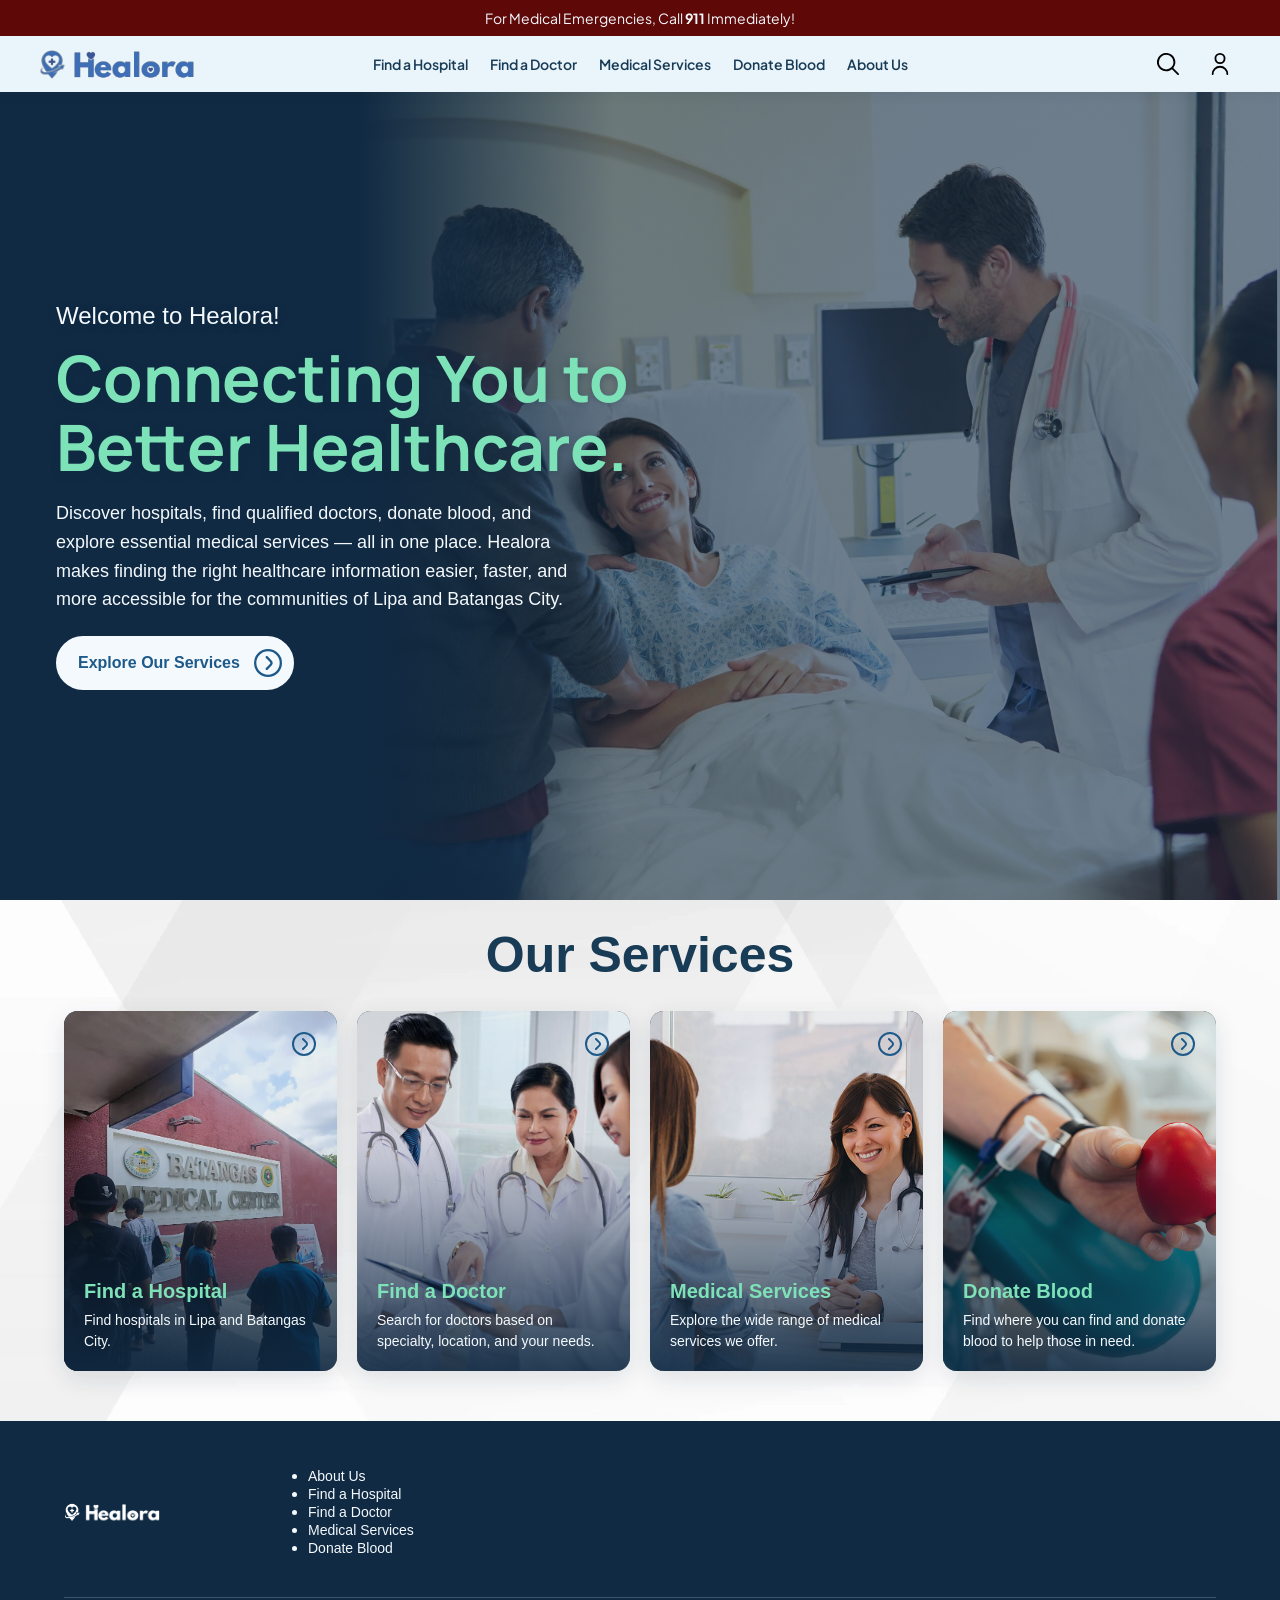
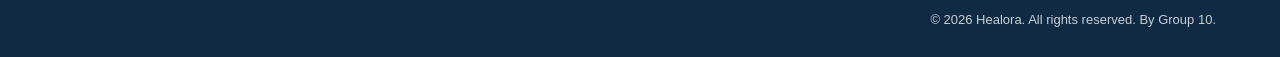
==== index.html @ f77fe0ad "Update navigation links to point to index.html instead of home.html" ====
<!DOCTYPE html>
<html lang="en">

<head>
  <meta charset="UTF-8">
  <meta name="viewport" content="width=device-width, initial-scale=1.0">
  <title>Home - Healora</title>
  <link rel="icon" type="image/svg+xml" href="Icons/ICON.svg">
  <link href="https://fonts.googleapis.com/css2?family=Manrope:wght@400;500;600;700;800&family=Plus+Jakarta+Sans:wght@400;500;600;700&display=swap" rel="stylesheet">
  <link rel="stylesheet" href="home.css">
</head>

<body class="home-page">

  <header>
    <div class="container">
      <p>For Medical Emergencies, Call <strong>911</strong> Immediately!</p>
    </div>
    <div class="header-main">
      <a class="logo" href="index.html">
        <img src="Icons/LOGO 2.svg" alt="Healora Logo">
      </a>

      <div class="header-nav">
        <ul>
          <li><a href="hospitals.html">Find a Hospital</a></li>
          <li><a href="doctors.html">Find a Doctor</a></li>
          <li><a href="services.html">Medical Services</a></li>
          <li><a href="blood.html">Donate Blood</a></li>
          <li><a href="about.html">About Us</a></li>
        </ul>
      </div>

      <div class="header-actions">
        <a href="doctors.html#doctor-list" class="icon-button" aria-label="Search">
          <img src="Icons/search.svg" alt="" aria-hidden="true">
        </a>
        <a href="index.html" class="icon-button profile-button" aria-label="User profile">
          <img src="Icons/user.svg" alt="" aria-hidden="true">
        </a>
      </div>
    </div>
  </header>

  <main>
    <section class="hero">
      <div class="hero-bg">
        <img src="Home pics/Main.svg" alt="Healthcare professionals providing patient care">
      </div>

      <div class="hero-heading">
        <p class="welcome-heading">Welcome to Healora!</p>
        <h1>Connecting You to Better Healthcare.</h1>
        <p>Discover hospitals, find qualified doctors, donate blood, and explore essential medical services — all in one place. Healora makes finding the right healthcare information easier, faster, and more accessible for the communities of Lipa and Batangas City.</p>
      </div>

      <a class="hero-button" href="#explore-services">
        <span>Explore Our Services</span>
        <img src="Icons/arrow.svg" alt="">
      </a>
    </section>

    <section class="services-section" id="explore-services">
      <h2>Our Services</h2>
      <div class="service-grid">
        <a class="service-card" href="hospitals.html">
          <h3>Find a Hospital</h3>
          <div class="service-image">
            <img src="Hospitals/BATMC.webp" alt="Hospital" width="400">
          </div>
          <p>Find hospitals in Lipa and Batangas City.</p>
          <span class="card-arrow" aria-hidden="true">
            <img src="Icons/arrow.svg" alt="">
          </span>
        </a>

        <a class="service-card" href="doctors.html">
          <h3>Find a Doctor</h3>
          <div class="service-image">
            <img src="Home pics/dok.jpg" alt="Doctor" width="400">
          </div>
          <p>Search for doctors based on specialty, location, and your needs.</p>
          <span class="card-arrow" aria-hidden="true">
            <img src="Icons/arrow.svg" alt="">
          </span>
        </a>

        <a class="service-card" href="services.html">
          <h3>Medical Services</h3>
          <div class="service-image">
            <img src="Home pics/appointment.jpg" alt="Medical Services" width="400">
          </div>
          <p>Explore the wide range of medical services we offer.</p>
          <span class="card-arrow" aria-hidden="true">
            <img src="Icons/arrow.svg" alt="">
          </span>
        </a>

        <a class="service-card" href="blood.html">
          <h3>Donate Blood</h3>
          <div class="service-image">
            <img src="Home pics/dugo.jpg" alt="Blood donation" width="400">
          </div>
          <p>Find where you can find and donate blood to help those in need.</p>
          <span class="card-arrow" aria-hidden="true">
            <img src="Icons/arrow.svg" alt="">
          </span>
        </a>
      </div>
    </section>
  </main>

  <footer>
    <div class="footer-content">
      <div class="footer-logo">
        <a href="index.html">
          <img src="Icons/LOGO 2.svg" alt="Healora Logo">
        </a>
      </div>
      <div class="footer-nav">
        <ul>
          <li><a href="about.html">About Us</a></li>
          <li><a href="hospitals.html">Find a Hospital</a></li>
          <li><a href="doctors.html">Find a Doctor</a></li>
          <li><a href="services.html">Medical Services</a></li>
          <li><a href="blood.html">Donate Blood</a></li>
        </ul>
      </div>
      <p class="footer-copy">&copy; 2026 Healora. All rights reserved. By Group 10.</p>
    </div>
  </footer>

</body>

</html>
---- home.css ----
* {
  box-sizing: border-box;
}

:root {
  --navy: #102a43;
  --darkblue: #183b56;
  --deepblue: #1d5a8a;
  --skyblue: #4da3e7;
  --paleblue: #eaf4fb;
  --iceblue: #f4f9fd;
  --red: #5e0808;
  --green: #7ee2b8;
  --header-height: 92px;
}

html {
  scroll-behavior: smooth;
}

.home-page {
  margin: 0;
  color: var(--navy);
  font-family: Helvetica, Arial, sans-serif;
  background: var(--iceblue);
}

.home-page header {
  position: sticky;
  top: 0;
  z-index: 10;
  background: var(--paleblue);
  box-shadow: 0 2px 12px color-mix(in srgb, var(--navy) 8%, transparent);
}

.home-page header .container {
  max-height: 40px;
  overflow: hidden;
}

.home-page header .container p {
  margin: 0;
  padding: 8px 24px;
  color: var(--iceblue);
  background-color: var(--red);
  font-size: 14px;
  font-family: "Plus Jakarta Sans", Helvetica, Arial, sans-serif;
  line-height: 20px;
  text-align: center;
}

.home-page .header-main {
  max-width: 1250px;
  height: 56px;
  margin: 0 auto;
  padding: 0 24px;
  display: grid;
  grid-template-columns: minmax(0, 1fr) auto minmax(0, 1fr);
  align-items: center;
  gap: 40px;
}

.home-page .logo {
  display: inline-flex;
  align-items: center;
  justify-self: start;
}

.home-page .logo img {
  height: 44px;
  display: block;
  transform: scale(2);
  transform-origin: left center;
}

.home-page .header-nav {
  justify-self: center;
}

.home-page .header-nav ul {
  margin: 0;
  padding: 0;
  display: flex;
  justify-content: center;
  gap: 22px;
  list-style: none;
}

.home-page .header-nav a {
  color: var(--darkblue);
  font-family: "Plus Jakarta Sans", Helvetica, Arial, sans-serif;
  font-size: 14px;
  font-weight: 600;
  line-height: 1.5;
  display: inline-block;
}

.home-page .header-actions {
  display: flex;
  align-items: center;
  justify-self: end;
  gap: 10px;
}

.home-page .icon-button {
  width: 42px;
  height: 42px;
  padding: 10px;
  display: inline-flex;
  align-items: center;
  justify-content: center;
  border-radius: 50%;
}

.home-page .icon-button:focus-visible {
  outline: 2px solid var(--blue);
  outline-offset: 2px;
}

.home-page .icon-button img {
  width: 22px;
  height: 22px;
  object-fit: contain;
  display: block;
  filter: brightness(0);
}

.home-page a {
  text-decoration: none;
}

.home-page .hero {
  position: relative;
  min-height: calc(100vh - var(--header-height));
  padding: 0 clamp(24px, 5vw, 56px);
  overflow: hidden;
  display: flex;
  flex-direction: column;
  justify-content: center;
  align-items: flex-start;
  background: var(--paleblue);
}

.home-page .hero::before {
  content: "";
  position: absolute;
  inset: 0;
  z-index: 1;
  background: linear-gradient(
    90deg,
    var(--navy) 0%,
    var(--navy) 28%,
    color-mix(in srgb, var(--navy) 80%, transparent) 38%,
    color-mix(in srgb, var(--navy) 60%, transparent) 48%
  );
  pointer-events: none;
}

.home-page .hero-bg {
  position: absolute;
  inset: 0;
  z-index: 0;
  pointer-events: none;
}

.home-page .hero-bg img {
  width: 100%;
  height: 100%;
  object-fit: cover;
  display: block;
}

.home-page .hero-heading {
  position: relative;
  z-index: 2;
  width: min(760px, 100%);
}

.home-page .hero-heading .welcome-heading {
  margin: 0 0 12px;
  font-size: clamp(1.25rem, 2.2vw, 1.5rem);
  line-height: 1.2;
  color: var(--iceblue);
  text-shadow: 0 2px 8px color-mix(in srgb, var(--navy) 35%, transparent);
}

.home-page .hero-heading h1 {
  max-width: 700px;
  margin-top: 0;
  margin-bottom: 18px;
  font-family: "Manrope", sans-serif;
  font-size: clamp(2.5rem, 5vw, 4rem);
  line-height: 1.08;
  color: var(--green);
  text-shadow: 0 2px 8px color-mix(in srgb, var(--navy) 35%, transparent);
}

.home-page .hero-heading p {
  max-width: 520px;
  margin: 0 0 12px;
  color: var(--iceblue);
  font-size: clamp(1rem, 1.5vw, 1.125rem);
  line-height: 1.6;
}

.home-page .services-section {
  padding: 28px clamp(20px, 5vw, 64px) 50px;
  background: var(--iceblue) url("Home pics/white bg.png") center / cover no-repeat;
  scroll-margin-top: calc(var(--header-height) + 24px);
}

.home-page .services-section > h2 {
  margin: 0 0 28px;
  color: var(--darkblue);
  font-size: 50px;
  text-align: center;
  line-height: 1.1;
}

.home-page .service-grid {
  width: min(1200px, 100%);
  margin: 0 auto;
  display: grid;
  grid-template-columns: repeat(4, minmax(0, 1fr));
  gap: 20px;
}

.home-page .service-card {
  position: relative;
  min-width: 0;
  height: 360px;
  overflow: hidden;
  display: flex;
  flex-direction: column;
  justify-content: flex-end;
  align-items: flex-start;
  gap: 0.4rem;
  padding: 20px;
  border-radius: 14px;
  isolation: isolate;
  background: var(--navy);
  box-shadow: 0 8px 24px color-mix(in srgb, var(--navy) 12%, transparent);
}

.home-page .service-card:focus-visible {
  outline: 3px solid var(--skyblue);
  outline-offset: 3px;
}

.home-page .service-image {
  position: absolute;
  z-index: 0;
  inset: 0;
}

.home-page .service-image::after {
  position: absolute;
  inset: 0;
  background: linear-gradient(
    180deg,
    color-mix(in srgb, var(--navy) 8%, transparent) 35%,
    color-mix(in srgb, var(--navy) 90%, transparent) 100%
  );
  content: "";
  pointer-events: none;
}

.home-page .service-image img {
  width: 100%;
  height: 100%;
  object-fit: cover;
  display: block;
}

.home-page .service-card h3,
.home-page .service-card > p {
  position: relative;
  z-index: 1;
  margin: 0;
  color: var(--iceblue);
}

.home-page .service-card h3 {
  color: var(--green);
  font-size: 20px;
  line-height: 1.25;
}

.home-page .service-card > p {
  font-size: 14px;
  line-height: 1.45;
}

.home-page .card-arrow {
  position: absolute;
  z-index: 2;
  top: 14px;
  right: 14px;
  width: 38px;
  height: 38px;
  display: grid;
  place-items: center;
}

.home-page .card-arrow img {
  width: 24px;
  height: 24px;
  display: block;
}

.home-page footer {
  width: 100%;
  margin: 0;
  padding: 0;
  background: var(--navy);
}

.home-page .footer-content {
  width: 100%;
  min-height: 170px;
  margin: 0;
  padding: 30px clamp(24px, 5vw, 72px);
  display: grid;
  grid-template-columns: 180px 1fr;
  align-items: center;
  gap: 24px;
  color: var(--iceblue);
}

.home-page .footer-logo a {
  width: fit-content;
  display: block;
}

.home-page .footer-logo {
  position: relative;
  width: fit-content;
}

.home-page .footer-logo img {
  height: 54px;
  width: auto;
  display: block;
  filter: brightness(0) invert(1);
}

.home-page .footer-nav ul {
  justify-content: flex-end;
  flex-wrap: wrap;
  gap: 10px 24px;
}

.home-page .footer-nav a {
  color: var(--iceblue);
  font-size: 14px;
  font-weight: 500;
}

.home-page .footer-nav a:hover,
.home-page .footer-nav a:focus-visible {
  color: var(--green);
}

.home-page .footer-copy {
  grid-column: 1 / -1;
  margin: 0;
  padding-top: 14px;
  border-top: 1px solid color-mix(in srgb, var(--iceblue) 20%, transparent);
  color: color-mix(in srgb, var(--iceblue) 80%, transparent);
  font-size: 13px;
  text-align: right;
}

.home-page .hero-button {
  position: relative;
  z-index: 2;
  overflow: hidden;
  min-height: 54px;
  margin: 10px 0 0;
  padding: 8px 10px 8px 20px;
  display: inline-flex;
  align-items: center;
  gap: 14px;
  border: 2px solid var(--iceblue);
  border-radius: 30px;
  color: var(--deepblue);
  background: var(--iceblue);
  font-size: 16px;
  font-weight: 700;
}

.home-page .hero-button span,
.home-page .hero-button img {
  position: relative;
  z-index: 1;
}

.home-page .hero-button img {
  width: 28px;
  height: 28px;
}

.home-page .hero-button::before {
  position: absolute;
  z-index: 0;
  top: 0;
  right: -50px;
  bottom: 0;
  left: 0;
  border-right: 50px solid transparent;
  border-bottom: 58px solid var(--green);
  content: "";
  transform: translateX(-100%);
}

.home-page .hero-button:hover::before {
  transform: translateX(0);
}

.home-page img {
  max-width: 100%;
}
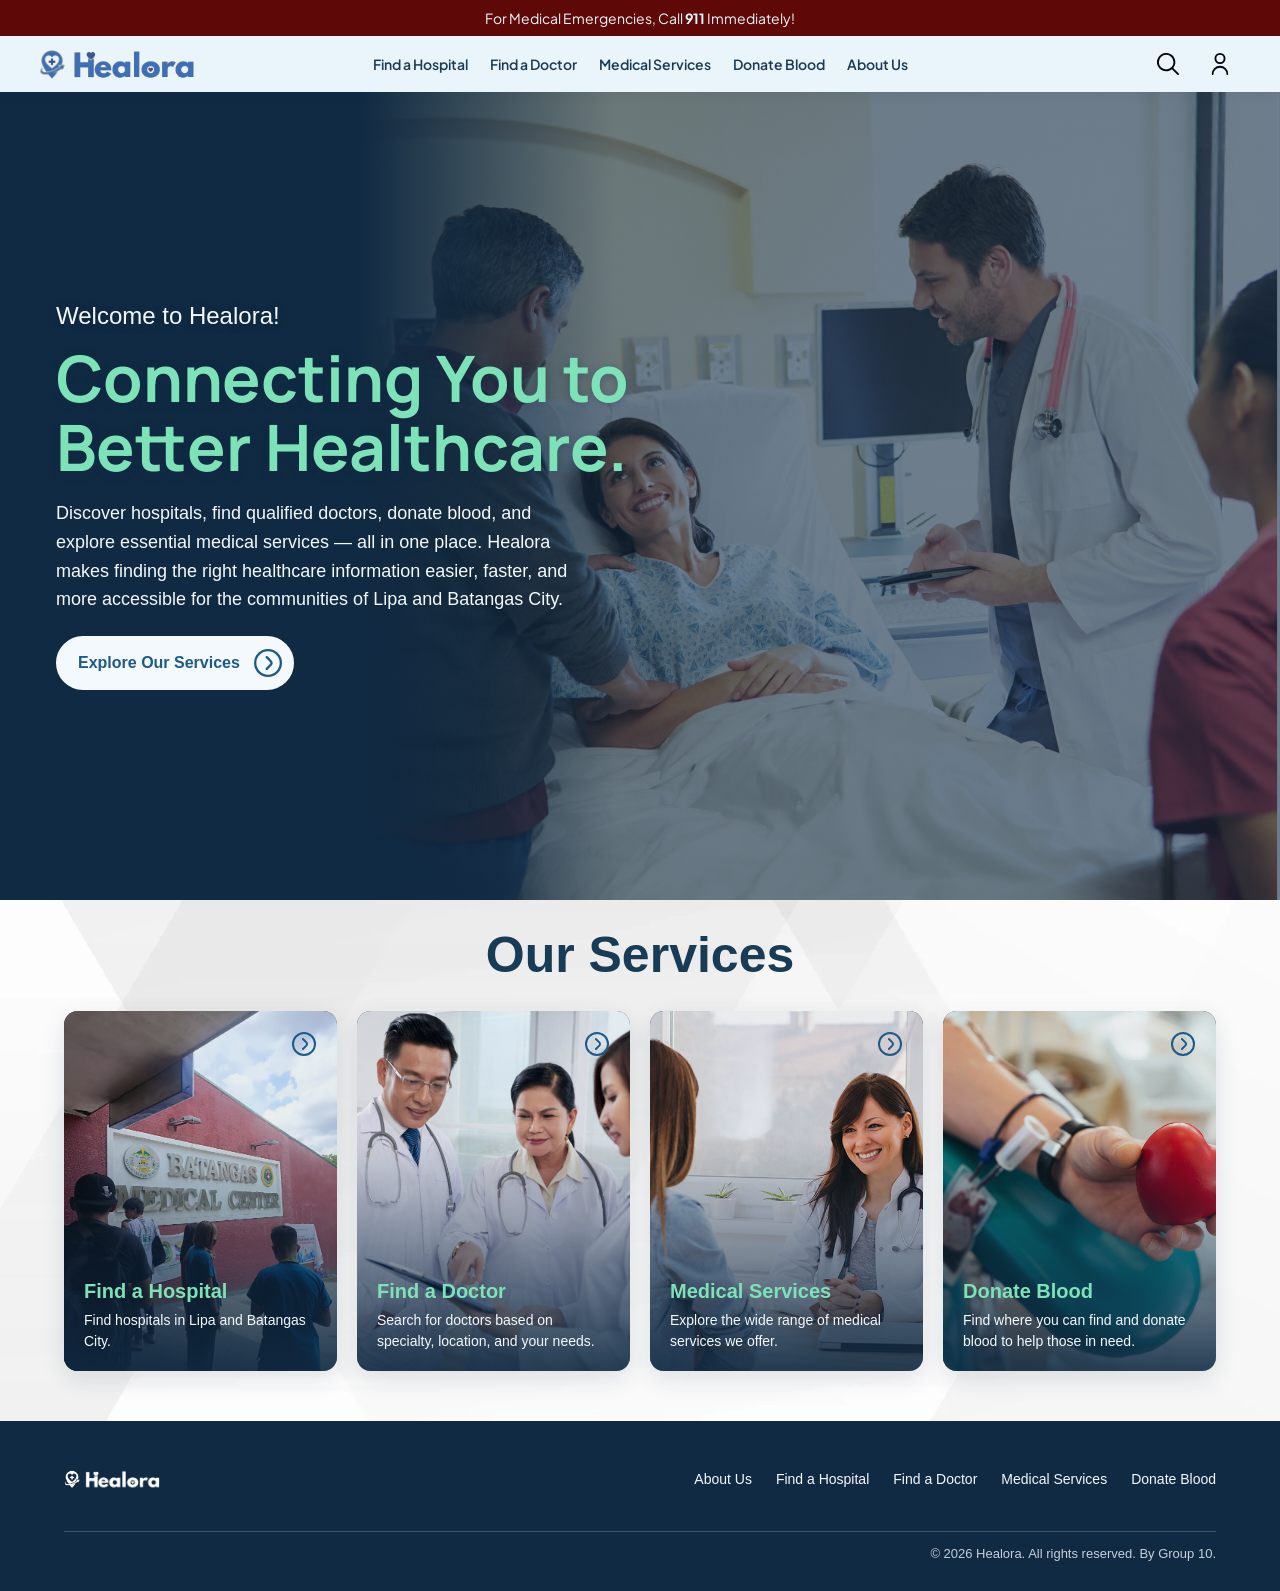
==== commit 6e616929: "Footer update" ====
--- a/index.html
+++ b/index.html
@@ -126,7 +126,7 @@
           <li><a href="blood.html">Donate Blood</a></li>
         </ul>
       </div>
-      <p class="footer-copy">&copy; 2026 Healora. All rights reserved. By Group 10.</p>
+      <p class="footer-copy">© 2026 Healora. All rights reserved. By Group 10.</p>
     </div>
   </footer>
 
--- a/home.css
+++ b/home.css
@@ -330,6 +330,7 @@
 .home-page .footer-logo a {
   width: fit-content;
   display: block;
+  text-decoration: none;
 }
 
 .home-page .footer-logo {
@@ -345,15 +346,20 @@
 }
 
 .home-page .footer-nav ul {
+  margin: 0;
+  padding: 0;
+  display: flex;
   justify-content: flex-end;
   flex-wrap: wrap;
   gap: 10px 24px;
+  list-style: none;
 }
 
 .home-page .footer-nav a {
   color: var(--iceblue);
   font-size: 14px;
   font-weight: 500;
+  text-decoration: none;
 }
 
 .home-page .footer-nav a:hover,
